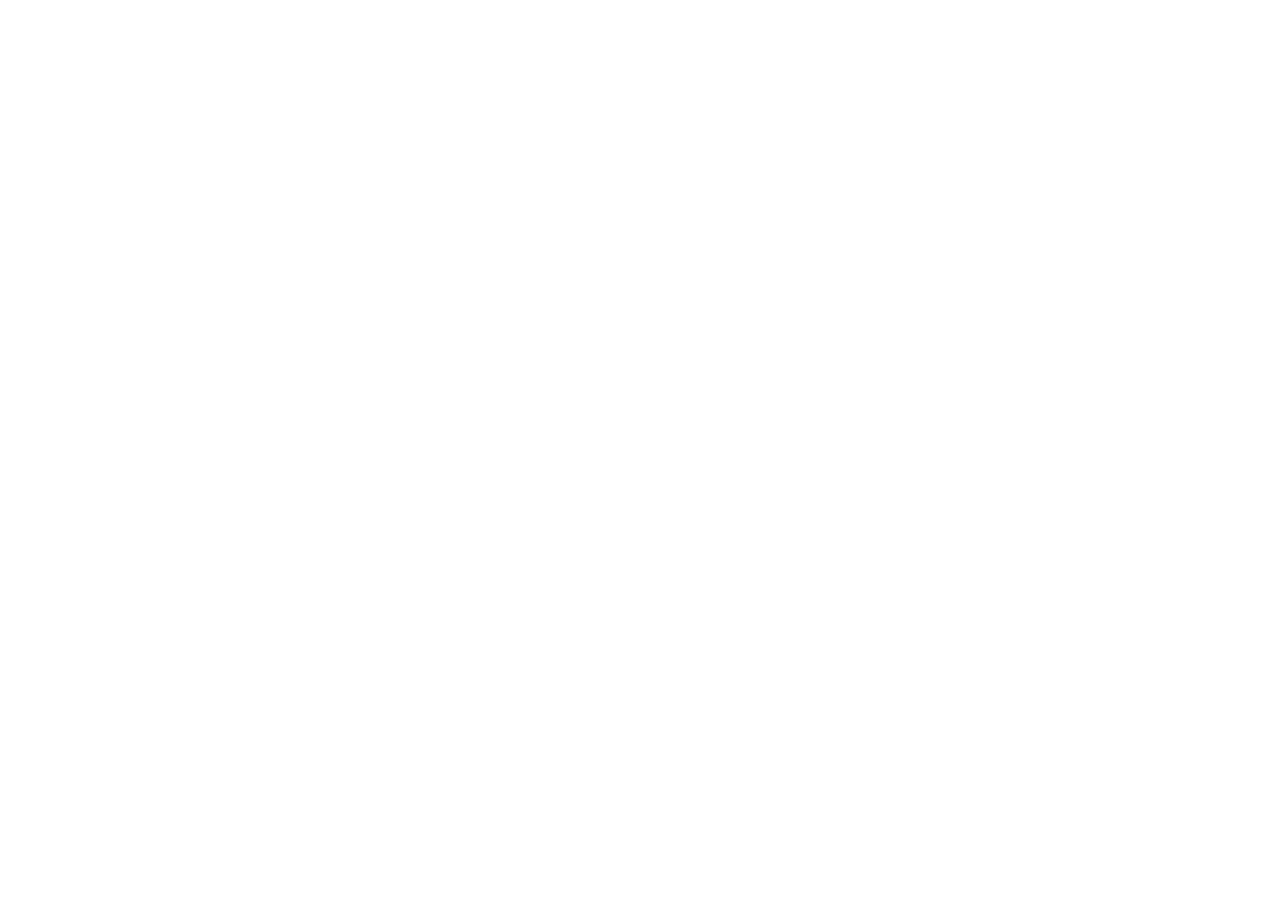
==== 3_Filter/index.html @ fbba2167 "structuur" ====
<!DOCTYPE html>
<html lang="en">
<head>
    <meta charset="UTF-8">
    <meta http-equiv="X-UA-Compatible" content="IE=edge">
    <meta name="viewport" content="width=device-width, initial-scale=1.0">
    <title>Filter</title>
    <link rel="stylesheet" href="css/style.css">
    <script src="js/main.js" defer></script>
</head>
<body>
    
</body>
</html>
---- 3_Filter/css/style.css ----
*{
    padding: 0;
    margin: 0;
    box-sizing: border-box;
}

html{
    font-size: 62.5%;
    scroll-behavior: smooth;
}

body{
    font-family: sans-serif;
    font-size: 2rem;    
}
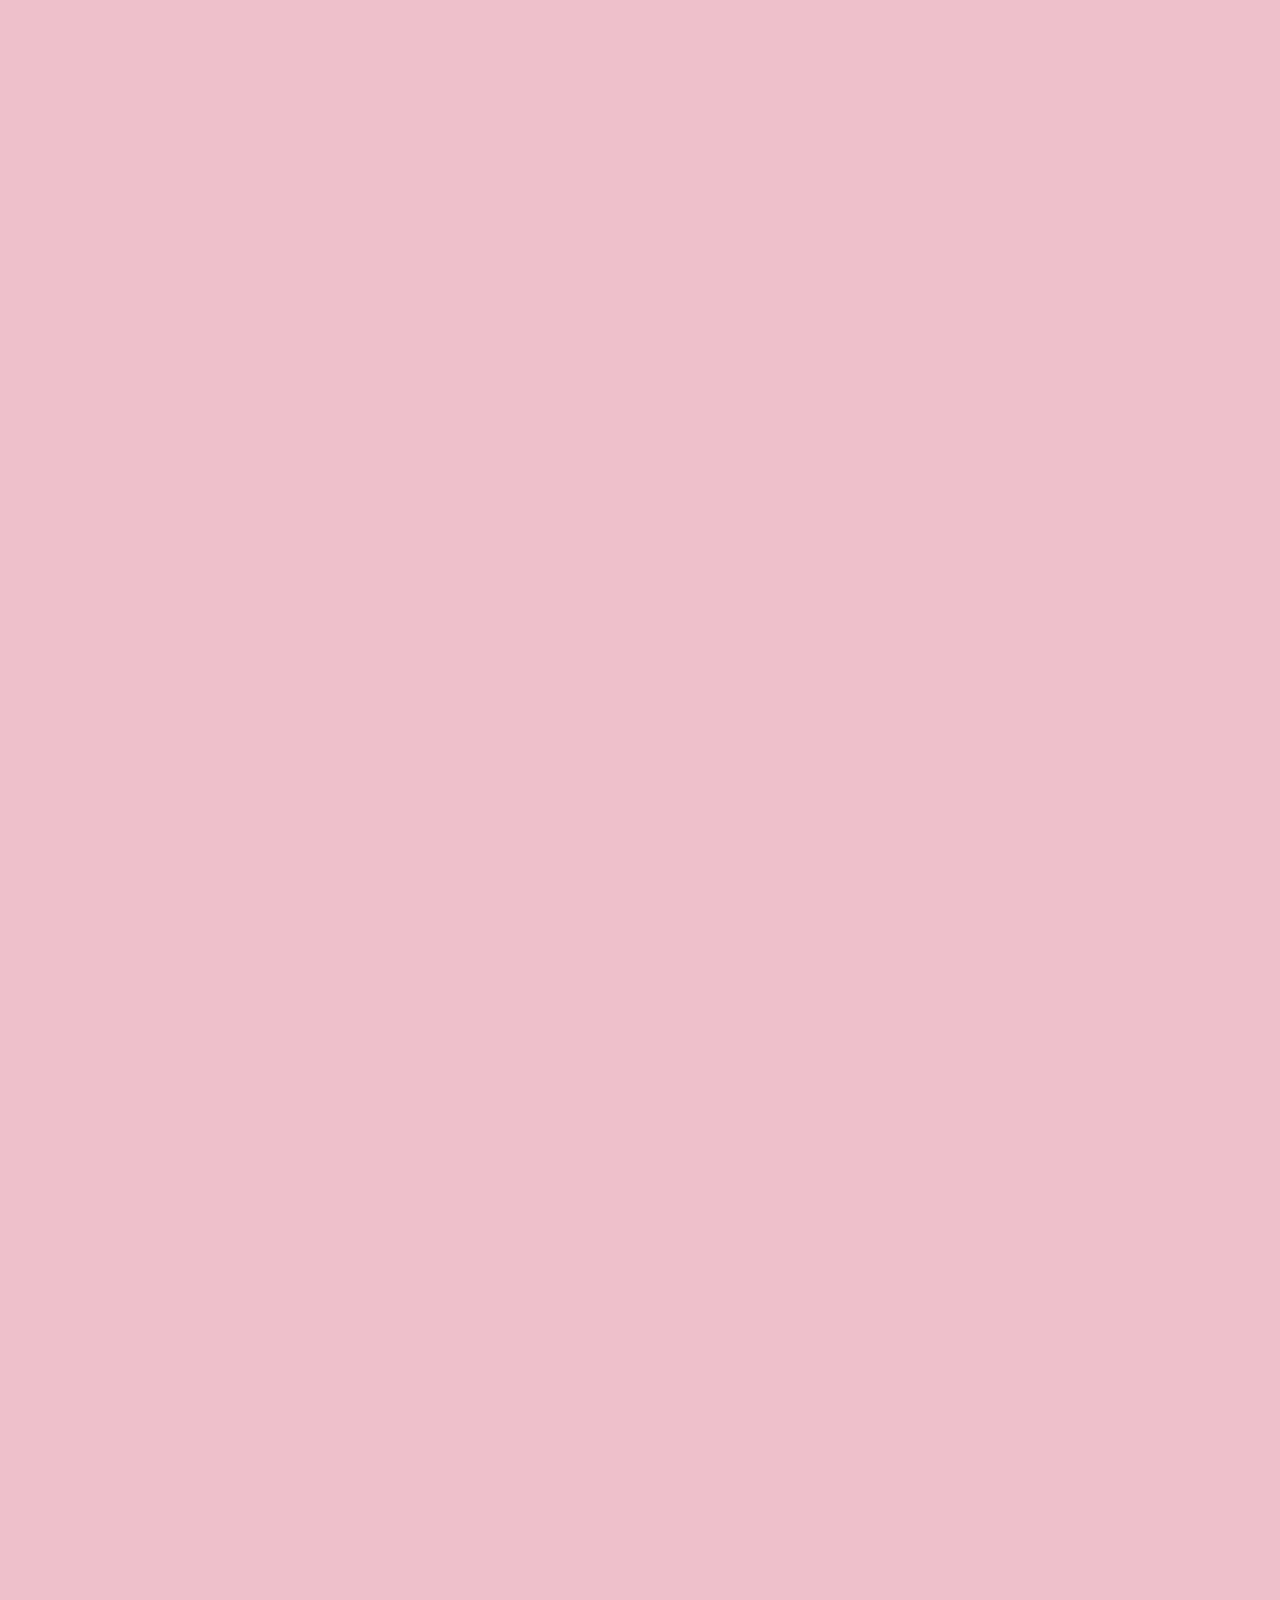
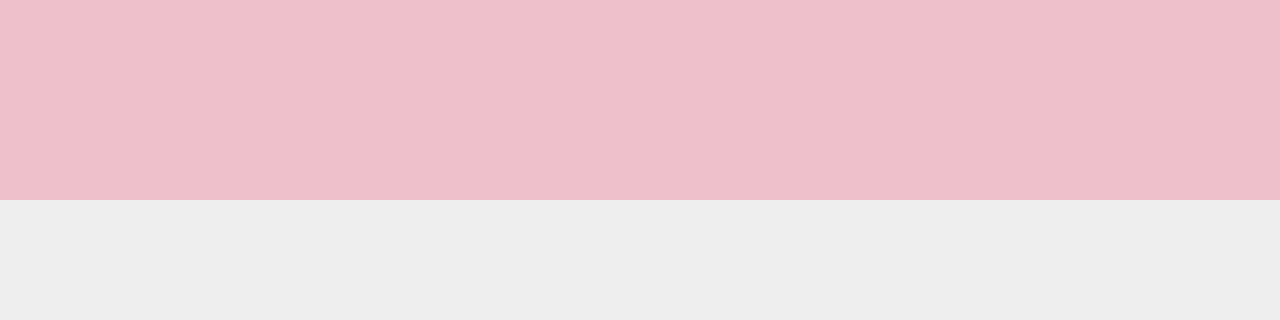
==== commit 9235fd46: "filter" ====
--- a/3_Filter/index.html
+++ b/3_Filter/index.html
@@ -9,6 +9,43 @@
     <script src="js/main.js" defer></script>
 </head>
 <body>
-    
+    <main>
+        <section class="inputs">
+            <div>
+                <input id="checkbox-PS5" type="checkbox" class="filter">
+                <label for="checkbox-PS5" class="label">PS5</label>
+            </div>
+            <div>
+                <input id="checkbox-Xbox" type="checkbox" class="filter">
+                <label for="checkbox-Xbox" class="label">Xbox</label>
+            </div>
+            <div>
+                <input id="checkbox-Nintendo" type="checkbox" class="filter">
+                <label for="checkbox-Nintendo" class="label">Nintendo</label>
+            </div>
+        </section>
+        <ul class="games">
+            <li class="game" data-category="PS5"><img src="img/ratchet.webp" alt="ratchet & clank - ps5 cover"></li>
+            <li class="game" data-category="PS5"><img src="img/hogwards.webp" alt="hogwards legacy - ps5 cover"></li>
+            <li class="game" data-category="Xbox"><img src="img/skywalker.webp" alt="lego skywalker saga - xbox cover"></li>
+            <li class="game" data-category="Nintendo"><img src="img/smash.webp" alt="super smash bros - Switch cover"></li>
+            <li class="game" data-category="PS5"><img src="img/ratchet.webp" alt="ratchet & clank - ps5 cover"></li>
+            <li class="game" data-category="PS5"><img src="img/hogwards.webp" alt="hogwards legacy - ps5 cover"></li>
+            <li class="game" data-category="Xbox"><img src="img/skywalker.webp" alt="lego skywalker saga - xbox cover"></li>
+            <li class="game" data-category="Nintendo"><img src="img/smash.webp" alt="super smash bros - Switch cover"></li>            
+            <li class="game" data-category="PS5"><img src="img/ratchet.webp" alt="ratchet & clank - ps5 cover"></li>
+            <li class="game" data-category="PS5"><img src="img/hogwards.webp" alt="hogwards legacy - ps5 cover"></li>
+            <li class="game" data-category="Xbox"><img src="img/skywalker.webp" alt="lego skywalker saga - xbox cover"></li>
+            <li class="game" data-category="Nintendo"><img src="img/smash.webp" alt="super smash bros - Switch cover"></li>
+            <li class="game" data-category="PS5"><img src="img/ratchet.webp" alt="ratchet & clank - ps5 cover"></li>
+            <li class="game" data-category="PS5"><img src="img/hogwards.webp" alt="hogwards legacy - ps5 cover"></li>
+            <li class="game" data-category="Xbox"><img src="img/skywalker.webp" alt="lego skywalker saga - xbox cover"></li>
+            <li class="game" data-category="Nintendo"><img src="img/smash.webp" alt="super smash bros - Switch cover"></li>
+            <li class="game" data-category="PS5"><img src="img/ratchet.webp" alt="ratchet & clank - ps5 cover"></li>
+            <li class="game" data-category="PS5"><img src="img/hogwards.webp" alt="hogwards legacy - ps5 cover"></li>
+            <li class="game" data-category="Xbox"><img src="img/skywalker.webp" alt="lego skywalker saga - xbox cover"></li>
+            <li class="game" data-category="Nintendo"><img src="img/smash.webp" alt="super smash bros - Switch cover"></li>
+        </ul>
+    </main>
 </body>
 </html>--- a/3_Filter/css/style.css
+++ b/3_Filter/css/style.css
@@ -1,4 +1,4 @@
-*{
+*, ::before, ::after{
     padding: 0;
     margin: 0;
     box-sizing: border-box;
@@ -11,5 +11,131 @@
 
 body{
     font-family: sans-serif;
-    font-size: 2rem;    
+    font-size: 2rem; 
+    background: #eee;   
+    padding: 8rem;
+    overflow: hidden;
+    mix-blend-mode: darken;
 }
+
+body::before, body::after{
+    content: "";
+    height: 200%;
+    width: 100%;
+    position: absolute;
+    top: 0;
+    left: 0;
+    animation-name: away;
+    animation-duration: 1.2s;
+    transform-origin: right;
+    animation-fill-mode: forwards;
+    animation-timing-function: cubic-bezier(0.645, 0.045, 0.355, 1);
+}
+
+body::before{
+    background: purple;
+    animation-delay: .3s;
+    z-index: 1;
+}
+body::after{
+    background: pink;
+    z-index: 1;
+}
+
+main{
+    width: 100%;
+    opacity: 0;
+    animation-fill-mode: forwards;
+    animation-name: popup;
+    animation-duration: .8s;
+    animation-delay: 1s
+}
+
+.inputs{
+    display: flex;
+    align-items: center;
+    justify-content: flex-start;
+    gap: 4rem;
+    width: 100%;
+    margin-bottom: 4rem;
+    flex-wrap: wrap ;
+}
+
+.inputs > div{
+    width: 40rem;
+    display: flex;
+    align-items: center;
+}
+
+
+.filter{
+    width: 5rem;
+    height: 5rem;
+    margin-right: 2rem;
+    background: #eee;
+    -webkit-appearance: none;
+    appearance: none;
+    border-radius: 5px;
+    box-shadow: inset 0 0 0.5rem 0 rgba(0, 0, 0, 0.2);
+}
+
+.label:hover{
+    cursor: pointer;
+}
+
+.filter:hover{
+    cursor: pointer;
+}
+
+.filter:checked{
+    background: pink;
+}
+
+.filter:checked ~ .label{
+    text-decoration: underline;
+}
+
+.games{
+    width: 100%;
+    display: flex;
+    flex-wrap: wrap;
+    gap: 2rem;
+    align-items: center;
+}
+
+.game{
+    list-style: none;
+    width: 25rem;
+    height: 30rem;
+    transition: .2s;
+    flex-grow: 1;
+}
+
+.game:hover{
+    transform: scale(1.02) translateY(-0.7rem);
+    cursor: pointer;
+}
+
+.game > img{
+    width: 100%;
+    height: 100%;
+    object-fit: contain;
+}
+
+@keyframes away {
+    from{
+        transform: scaleX(1);
+    }
+    to{
+        transform: scaleX(0);
+    }
+}
+
+@keyframes popup {
+    from{
+        opacity: 0;
+    }
+    to{
+        opacity: 1;
+    }
+}